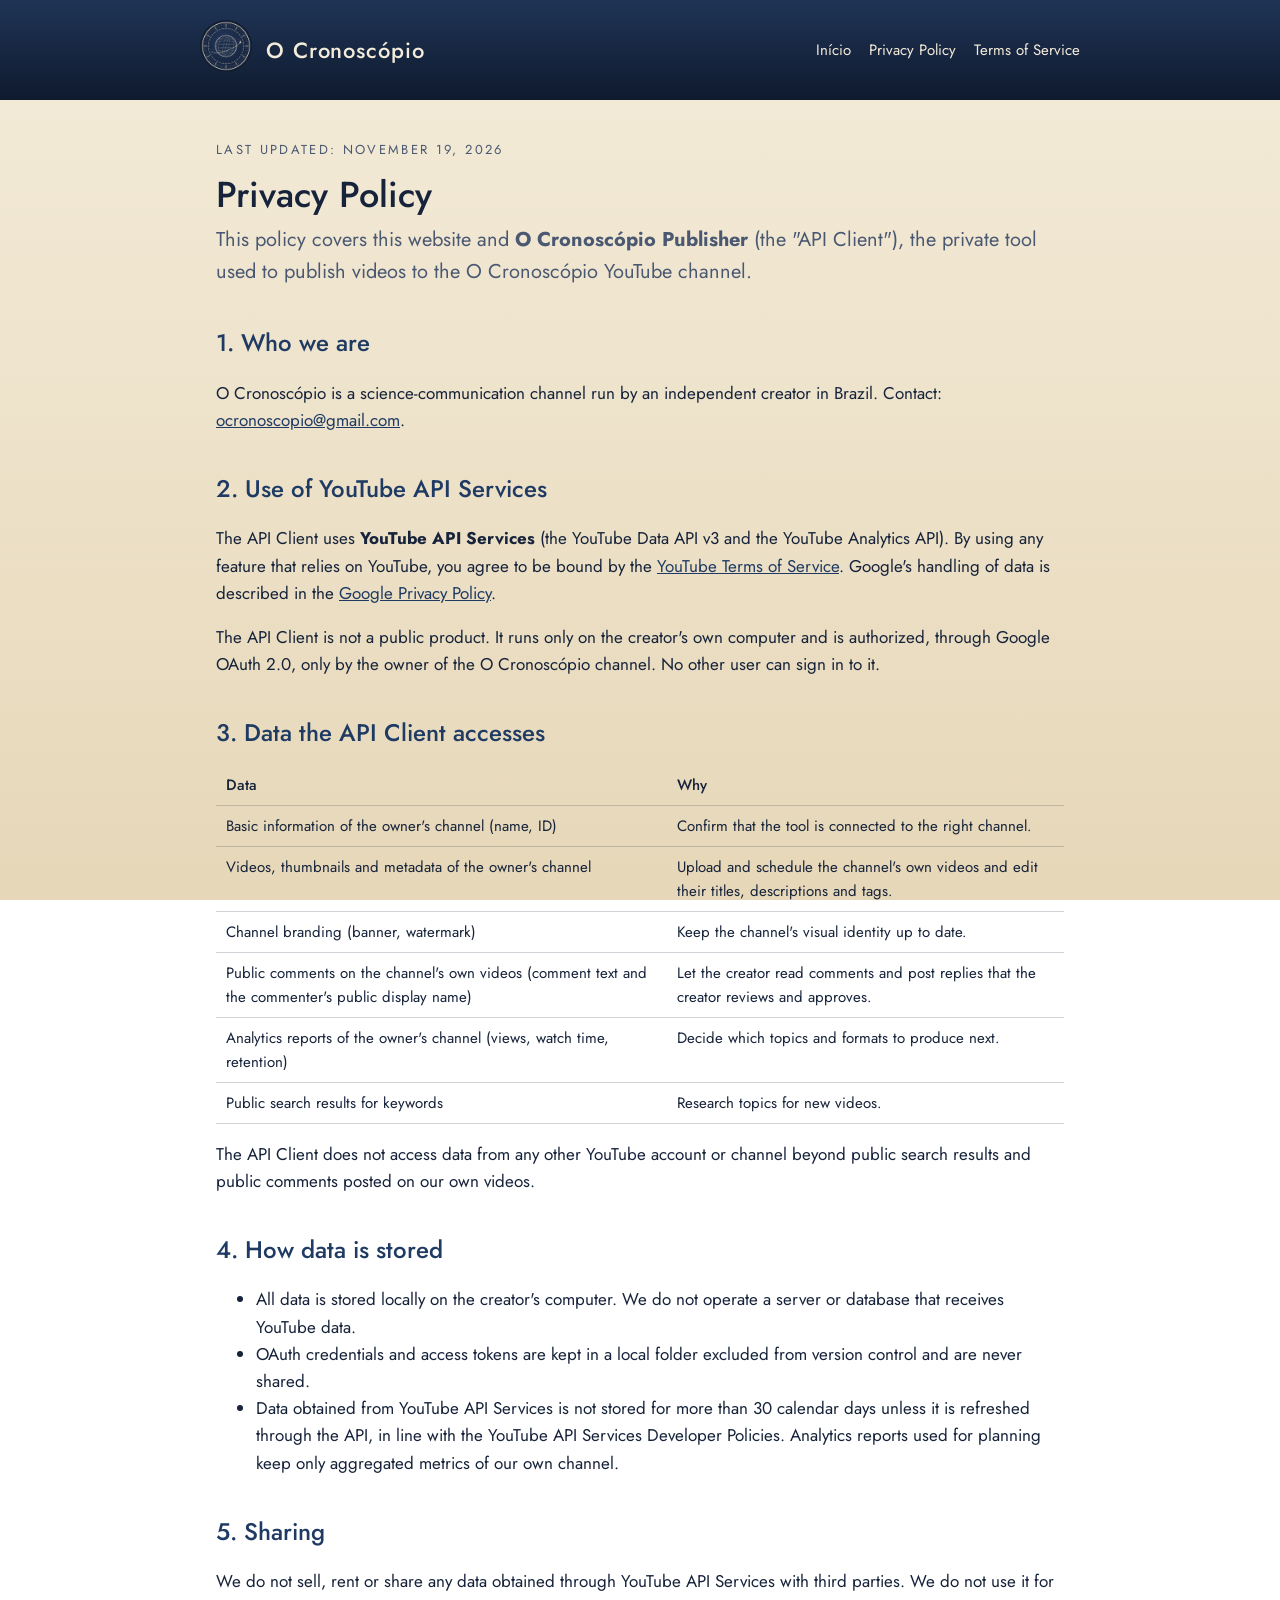
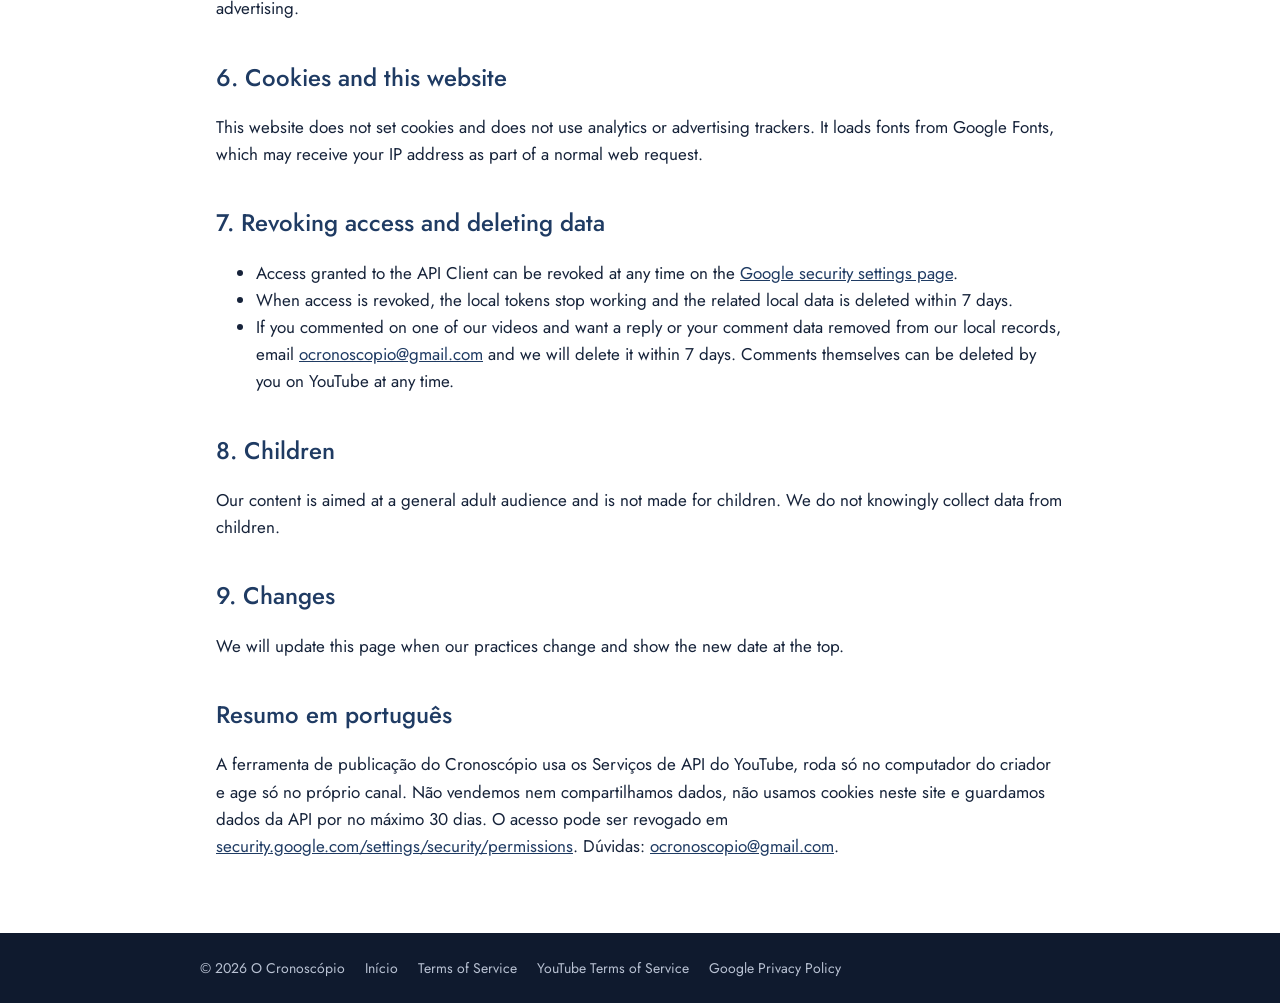
==== privacy.html @ 7d8b3d65 "Site do Cronoscópio com política de privacidade e termos Co-Authored-By: Claude Opus 5.5 <noreply@an" ====
<!doctype html>
<html lang="en">
<head>
  <meta charset="utf-8">
  <meta name="viewport" content="width=device-width, initial-scale=1">
  <title>Privacy Policy</title>
  <meta name="description" content="Privacy Policy of O Cronoscópio and O Cronoscópio Publisher, including use of YouTube API Services.">
  <link rel="icon" href="emblema.png">
  <link rel="stylesheet" href="style.css">
</head>
<body>
  <header>
    <div class="topo">
      <a href="index.html"><img src="emblema.png" alt="O Cronoscópio emblem"></a>
      <a href="index.html" class="marca">O Cronoscópio</a>
      <nav>
        <a href="index.html">Início</a>
        <a href="privacy.html" aria-current="page">Privacy Policy</a>
        <a href="terms.html">Terms of Service</a>
      </nav>
    </div>
  </header>

  <main>
    <p class="rotulo">Last updated: November 19, 2026</p>
    <h1>Privacy Policy</h1>
    <p class="subtitulo">This policy covers this website and <strong>O Cronoscópio Publisher</strong> (the "API Client"), the private tool used to publish videos to the O Cronoscópio YouTube channel.</p>

    <h2>1. Who we are</h2>
    <p>O Cronoscópio is a science-communication channel run by an independent creator in Brazil. Contact: <a href="mailto:ocronoscopio@gmail.com">ocronoscopio@gmail.com</a>.</p>

    <h2>2. Use of YouTube API Services</h2>
    <p>The API Client uses <strong>YouTube API Services</strong> (the YouTube Data API v3 and the YouTube Analytics API). By using any feature that relies on YouTube, you agree to be bound by the <a href="https://www.youtube.com/t/terms">YouTube Terms of Service</a>. Google's handling of data is described in the <a href="https://policies.google.com/privacy">Google Privacy Policy</a>.</p>
    <p>The API Client is not a public product. It runs only on the creator's own computer and is authorized, through Google OAuth 2.0, only by the owner of the O Cronoscópio channel. No other user can sign in to it.</p>

    <h2>3. Data the API Client accesses</h2>
    <table>
      <thead><tr><th>Data</th><th>Why</th></tr></thead>
      <tbody>
        <tr><td>Basic information of the owner's channel (name, ID)</td><td>Confirm that the tool is connected to the right channel.</td></tr>
        <tr><td>Videos, thumbnails and metadata of the owner's channel</td><td>Upload and schedule the channel's own videos and edit their titles, descriptions and tags.</td></tr>
        <tr><td>Channel branding (banner, watermark)</td><td>Keep the channel's visual identity up to date.</td></tr>
        <tr><td>Public comments on the channel's own videos (comment text and the commenter's public display name)</td><td>Let the creator read comments and post replies that the creator reviews and approves.</td></tr>
        <tr><td>Analytics reports of the owner's channel (views, watch time, retention)</td><td>Decide which topics and formats to produce next.</td></tr>
        <tr><td>Public search results for keywords</td><td>Research topics for new videos.</td></tr>
      </tbody>
    </table>
    <p>The API Client does not access data from any other YouTube account or channel beyond public search results and public comments posted on our own videos.</p>

    <h2>4. How data is stored</h2>
    <ul>
      <li>All data is stored locally on the creator's computer. We do not operate a server or database that receives YouTube data.</li>
      <li>OAuth credentials and access tokens are kept in a local folder excluded from version control and are never shared.</li>
      <li>Data obtained from YouTube API Services is not stored for more than 30 calendar days unless it is refreshed through the API, in line with the YouTube API Services Developer Policies. Analytics reports used for planning keep only aggregated metrics of our own channel.</li>
    </ul>

    <h2>5. Sharing</h2>
    <p>We do not sell, rent or share any data obtained through YouTube API Services with third parties. We do not use it for advertising.</p>

    <h2>6. Cookies and this website</h2>
    <p>This website does not set cookies and does not use analytics or advertising trackers. It loads fonts from Google Fonts, which may receive your IP address as part of a normal web request.</p>

    <h2>7. Revoking access and deleting data</h2>
    <ul>
      <li>Access granted to the API Client can be revoked at any time on the <a href="https://security.google.com/settings/security/permissions">Google security settings page</a>.</li>
      <li>When access is revoked, the local tokens stop working and the related local data is deleted within 7 days.</li>
      <li>If you commented on one of our videos and want a reply or your comment data removed from our local records, email <a href="mailto:ocronoscopio@gmail.com">ocronoscopio@gmail.com</a> and we will delete it within 7 days. Comments themselves can be deleted by you on YouTube at any time.</li>
    </ul>

    <h2>8. Children</h2>
    <p>Our content is aimed at a general adult audience and is not made for children. We do not knowingly collect data from children.</p>

    <h2>9. Changes</h2>
    <p>We will update this page when our practices change and show the new date at the top.</p>

    <h2>Resumo em português</h2>
    <p>A ferramenta de publicação do Cronoscópio usa os Serviços de API do YouTube, roda só no computador do criador e age só no próprio canal. Não vendemos nem compartilhamos dados, não usamos cookies neste site e guardamos dados da API por no máximo 30 dias. O acesso pode ser revogado em <a href="https://security.google.com/settings/security/permissions">security.google.com/settings/security/permissions</a>. Dúvidas: <a href="mailto:ocronoscopio@gmail.com">ocronoscopio@gmail.com</a>.</p>
  </main>

  <footer>
    <div class="topo">
      <span>© 2026 O Cronoscópio</span>
      <a href="index.html">Início</a>
      <a href="terms.html">Terms of Service</a>
      <a href="https://www.youtube.com/t/terms">YouTube Terms of Service</a>
      <a href="https://policies.google.com/privacy">Google Privacy Policy</a>
    </div>
  </footer>
</body>
</html>
---- style.css ----
@import url('https://fonts.googleapis.com/css2?family=Jost:wght@400;500;600&display=swap');

:root {
  --pergaminho: #F4ECDA;
  --pergaminho-2: #E6D7B8;
  --marinho: #16233A;
  --marinho-destaque: #1F3B63;
  --marinho-fundo: #1F3456;
  --marinho-fundo-2: #0F1A2E;
  --cinza: #B9C2D3;
  --texto-suave: #4A5872;
}

* { box-sizing: border-box; }

body {
  margin: 0;
  font-family: 'Jost', 'Futura', system-ui, sans-serif;
  color: var(--marinho);
  background: linear-gradient(180deg, var(--pergaminho), var(--pergaminho-2)) fixed;
  line-height: 1.6;
  font-size: 17px;
}

header {
  background: linear-gradient(180deg, var(--marinho-fundo), var(--marinho-fundo-2));
  color: var(--pergaminho);
  padding: 20px 16px;
}

.topo {
  max-width: 880px;
  margin: 0 auto;
  display: flex;
  align-items: center;
  gap: 14px;
}

.topo img { width: 52px; height: 52px; border-radius: 50%; }
.topo a { color: inherit; text-decoration: none; }
.marca { font-weight: 500; font-size: 22px; letter-spacing: 0.04em; }

nav { margin-left: auto; display: flex; gap: 18px; font-size: 15px; flex-wrap: wrap; }
nav a { color: var(--cinza); text-decoration: none; }
nav a:hover, nav a[aria-current] { color: var(--pergaminho); }

main { max-width: 880px; margin: 0 auto; padding: 40px 16px 56px; }

h1 { font-weight: 500; font-size: 36px; line-height: 1.2; margin: 0 0 8px; }
h2 { font-weight: 500; font-size: 24px; margin: 36px 0 8px; color: var(--marinho-destaque); }
h3 { font-weight: 500; font-size: 19px; margin: 24px 0 6px; }

.rotulo {
  text-transform: uppercase;
  letter-spacing: 0.18em;
  font-size: 13px;
  color: var(--texto-suave);
  margin: 0 0 12px;
}

.subtitulo { font-size: 20px; color: var(--texto-suave); margin: 0 0 28px; }

a { color: var(--marinho-destaque); }

.editorias {
  display: grid;
  grid-template-columns: repeat(auto-fit, minmax(180px, 1fr));
  gap: 12px;
  margin: 24px 0;
  padding: 0;
  list-style: none;
}

.editorias li {
  border: 1px solid rgba(22, 35, 58, 0.25);
  border-radius: 10px;
  padding: 14px 16px;
  background: rgba(255, 255, 255, 0.35);
}

.editorias strong { display: block; font-weight: 500; }

.youtube {
  display: inline-flex;
  align-items: center;
  gap: 10px;
  background: var(--marinho);
  color: var(--pergaminho);
  padding: 12px 20px;
  border-radius: 999px;
  text-decoration: none;
  font-weight: 500;
}

.youtube svg { width: 26px; height: 18px; }

.aviso {
  border-left: 4px solid var(--marinho-destaque);
  background: rgba(255, 255, 255, 0.4);
  padding: 14px 18px;
  border-radius: 0 10px 10px 0;
  margin: 24px 0;
}

table { border-collapse: collapse; width: 100%; margin: 12px 0; font-size: 15px; }
th, td { text-align: left; padding: 8px 10px; border-bottom: 1px solid rgba(22, 35, 58, 0.2); vertical-align: top; }
th { font-weight: 500; }

footer {
  background: var(--marinho-fundo-2);
  color: var(--cinza);
  font-size: 14px;
  padding: 24px 16px;
}

footer .topo { flex-wrap: wrap; gap: 8px 20px; }
footer a { color: var(--pergaminho); }

@media (max-width: 600px) {
  h1 { font-size: 28px; }
  nav { margin-left: 0; width: 100%; }
  .topo { flex-wrap: wrap; }
}
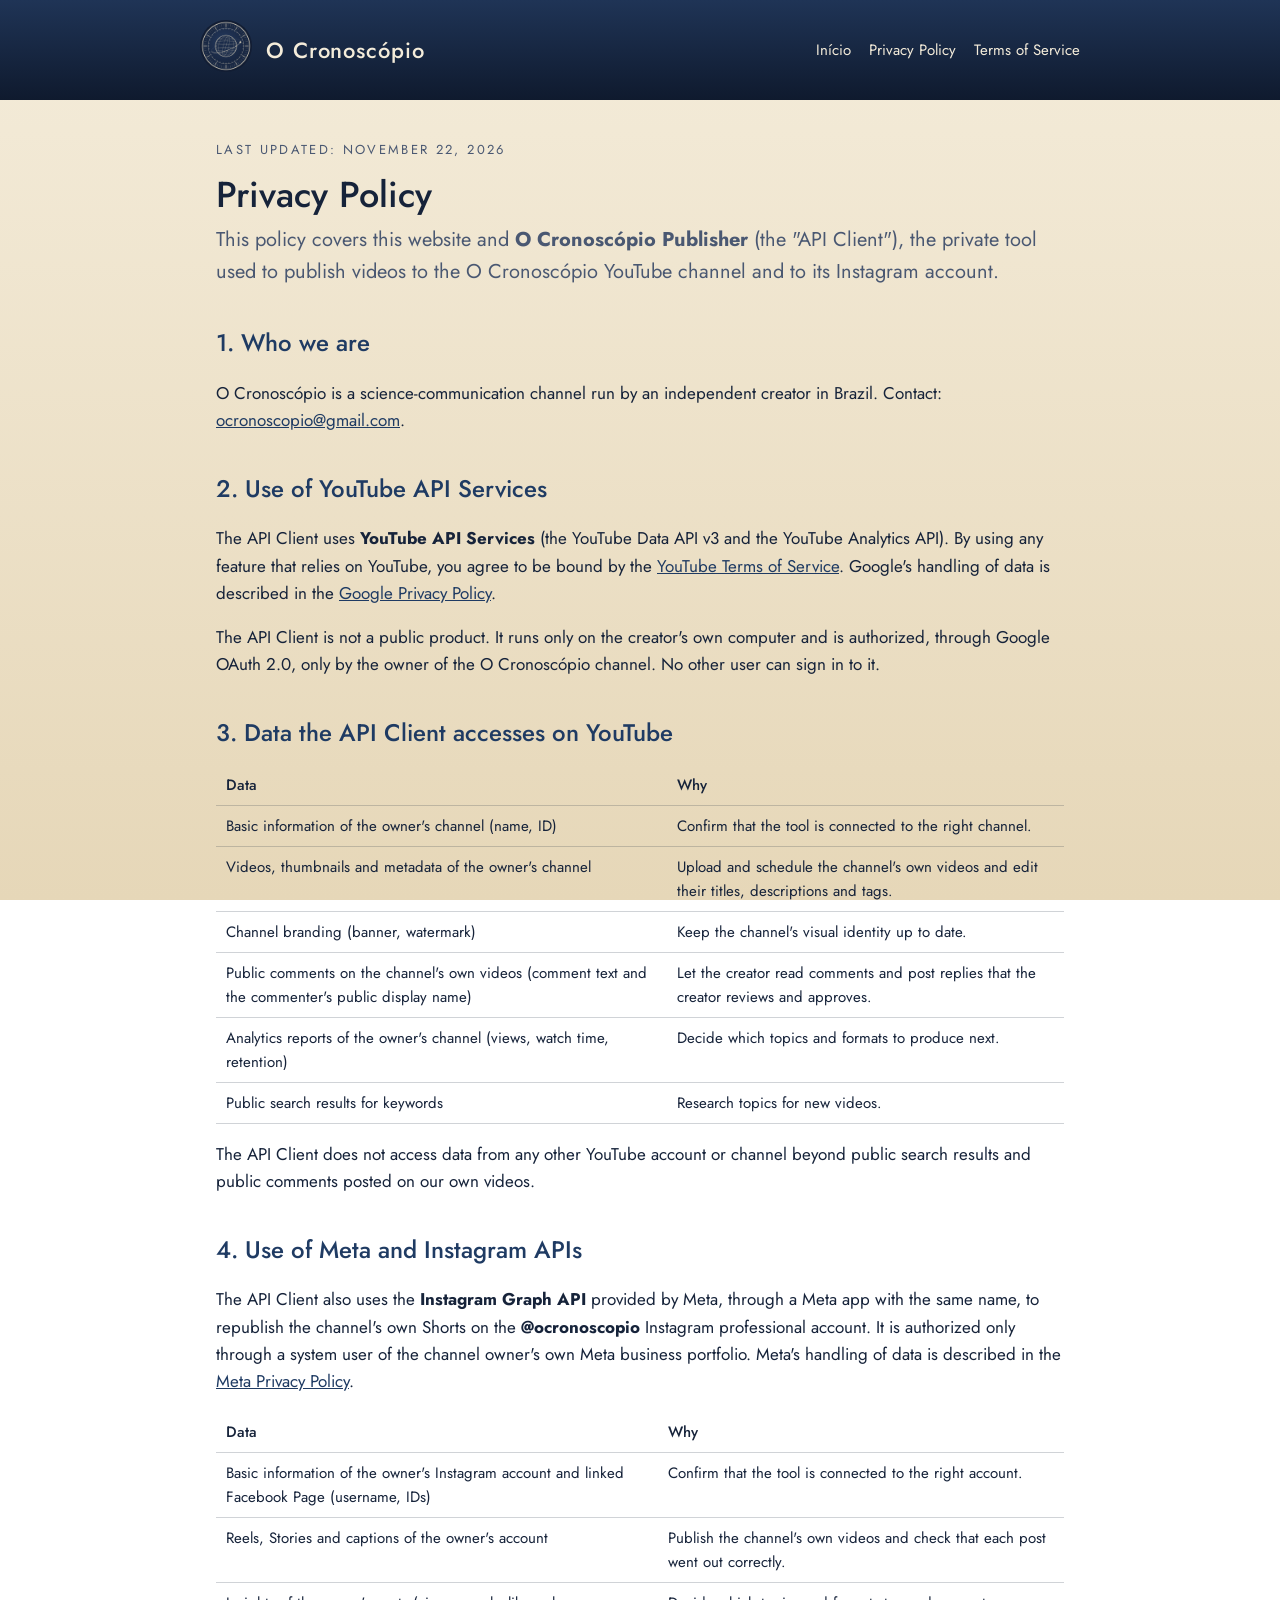
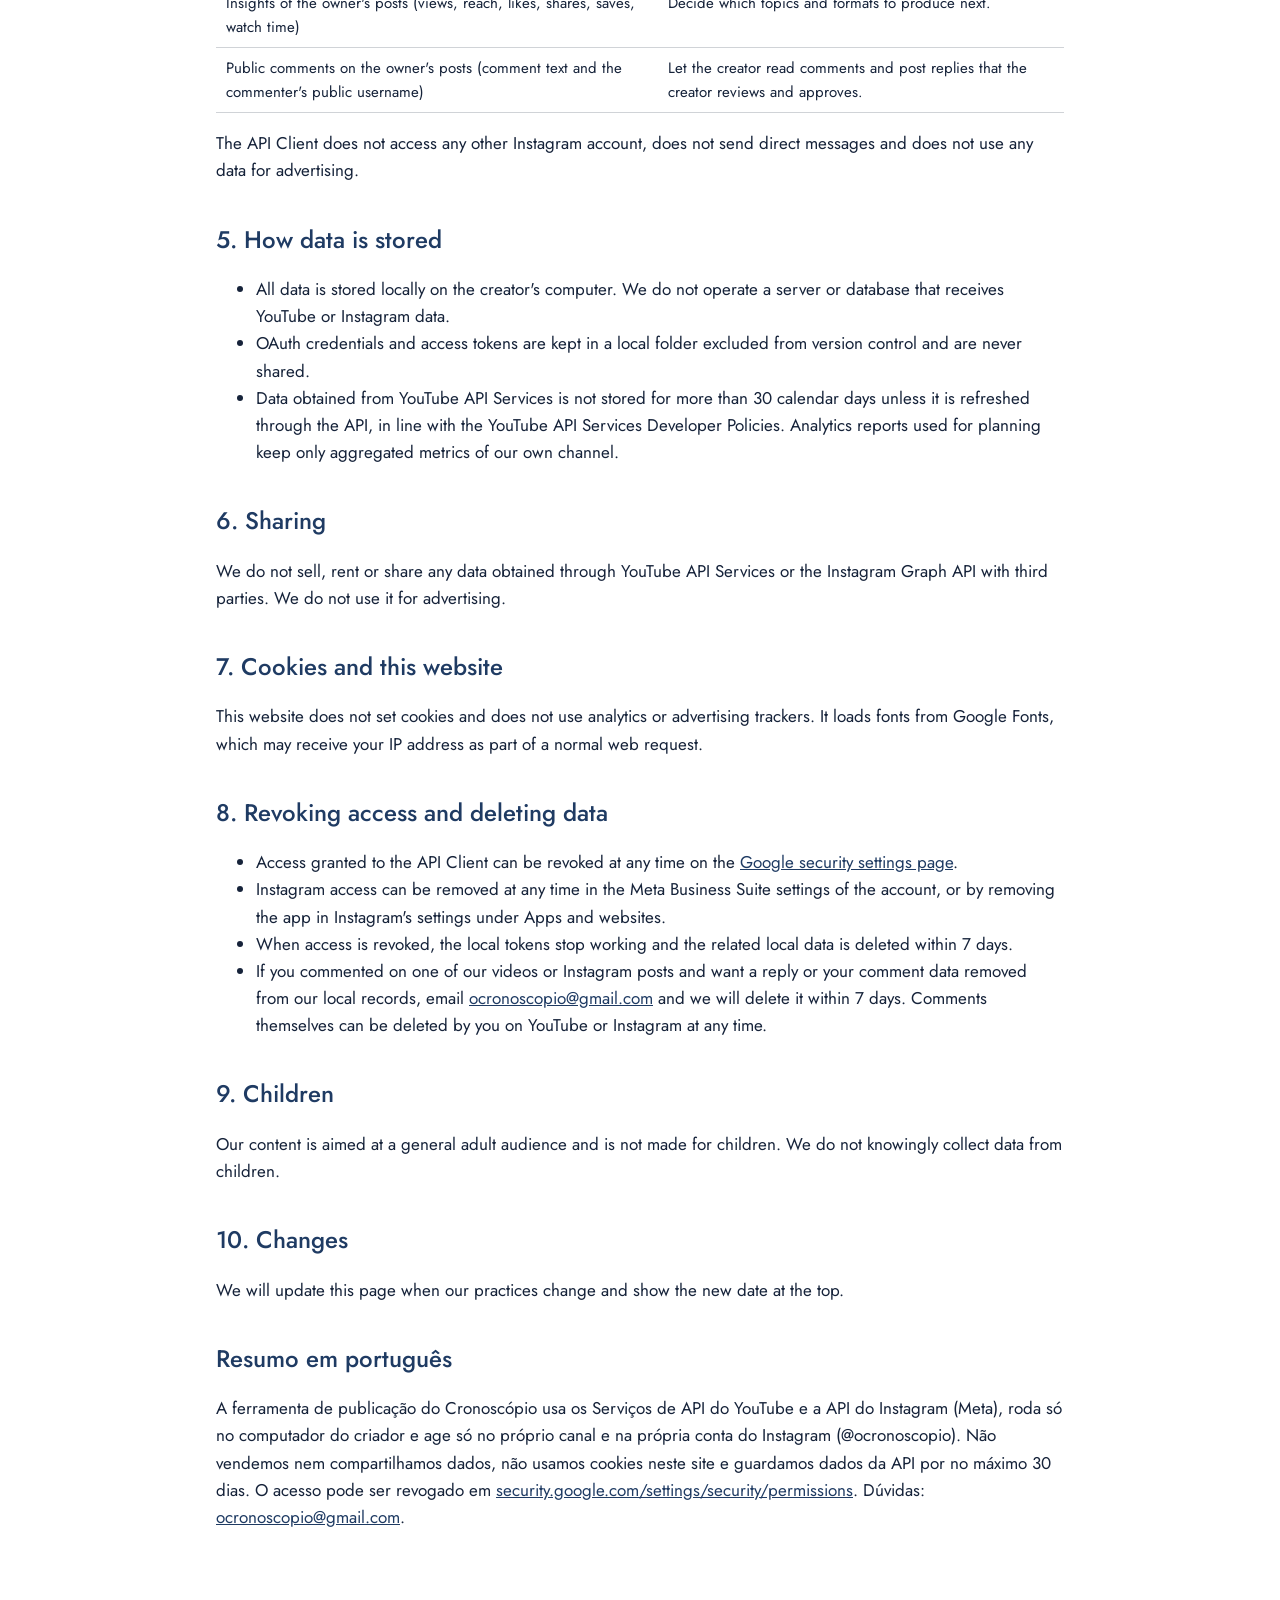
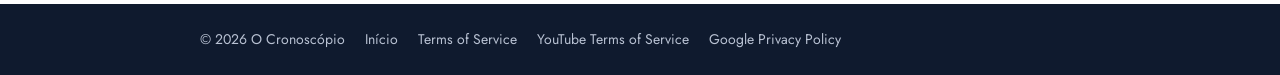
==== commit a66b5a03: "Inclui o Instagram na política de privacidade A Meta exige a URL da política para ativar o app O Cro" ====
--- a/privacy.html
+++ b/privacy.html
@@ -22,9 +22,9 @@
   </header>
 
   <main>
-    <p class="rotulo">Last updated: November 19, 2026</p>
+    <p class="rotulo">Last updated: November 22, 2026</p>
     <h1>Privacy Policy</h1>
-    <p class="subtitulo">This policy covers this website and <strong>O Cronoscópio Publisher</strong> (the "API Client"), the private tool used to publish videos to the O Cronoscópio YouTube channel.</p>
+    <p class="subtitulo">This policy covers this website and <strong>O Cronoscópio Publisher</strong> (the "API Client"), the private tool used to publish videos to the O Cronoscópio YouTube channel and to its Instagram account.</p>
 
     <h2>1. Who we are</h2>
     <p>O Cronoscópio is a science-communication channel run by an independent creator in Brazil. Contact: <a href="mailto:ocronoscopio@gmail.com">ocronoscopio@gmail.com</a>.</p>
@@ -33,7 +33,7 @@
     <p>The API Client uses <strong>YouTube API Services</strong> (the YouTube Data API v3 and the YouTube Analytics API). By using any feature that relies on YouTube, you agree to be bound by the <a href="https://www.youtube.com/t/terms">YouTube Terms of Service</a>. Google's handling of data is described in the <a href="https://policies.google.com/privacy">Google Privacy Policy</a>.</p>
     <p>The API Client is not a public product. It runs only on the creator's own computer and is authorized, through Google OAuth 2.0, only by the owner of the O Cronoscópio channel. No other user can sign in to it.</p>
 
-    <h2>3. Data the API Client accesses</h2>
+    <h2>3. Data the API Client accesses on YouTube</h2>
     <table>
       <thead><tr><th>Data</th><th>Why</th></tr></thead>
       <tbody>
@@ -47,34 +47,48 @@
     </table>
     <p>The API Client does not access data from any other YouTube account or channel beyond public search results and public comments posted on our own videos.</p>
 
-    <h2>4. How data is stored</h2>
+    <h2>4. Use of Meta and Instagram APIs</h2>
+    <p>The API Client also uses the <strong>Instagram Graph API</strong> provided by Meta, through a Meta app with the same name, to republish the channel's own Shorts on the <strong>@ocronoscopio</strong> Instagram professional account. It is authorized only through a system user of the channel owner's own Meta business portfolio. Meta's handling of data is described in the <a href="https://www.facebook.com/privacy/policy/">Meta Privacy Policy</a>.</p>
+    <table>
+      <thead><tr><th>Data</th><th>Why</th></tr></thead>
+      <tbody>
+        <tr><td>Basic information of the owner's Instagram account and linked Facebook Page (username, IDs)</td><td>Confirm that the tool is connected to the right account.</td></tr>
+        <tr><td>Reels, Stories and captions of the owner's account</td><td>Publish the channel's own videos and check that each post went out correctly.</td></tr>
+        <tr><td>Insights of the owner's posts (views, reach, likes, shares, saves, watch time)</td><td>Decide which topics and formats to produce next.</td></tr>
+        <tr><td>Public comments on the owner's posts (comment text and the commenter's public username)</td><td>Let the creator read comments and post replies that the creator reviews and approves.</td></tr>
+      </tbody>
+    </table>
+    <p>The API Client does not access any other Instagram account, does not send direct messages and does not use any data for advertising.</p>
+
+    <h2>5. How data is stored</h2>
     <ul>
-      <li>All data is stored locally on the creator's computer. We do not operate a server or database that receives YouTube data.</li>
+      <li>All data is stored locally on the creator's computer. We do not operate a server or database that receives YouTube or Instagram data.</li>
       <li>OAuth credentials and access tokens are kept in a local folder excluded from version control and are never shared.</li>
       <li>Data obtained from YouTube API Services is not stored for more than 30 calendar days unless it is refreshed through the API, in line with the YouTube API Services Developer Policies. Analytics reports used for planning keep only aggregated metrics of our own channel.</li>
     </ul>
 
-    <h2>5. Sharing</h2>
-    <p>We do not sell, rent or share any data obtained through YouTube API Services with third parties. We do not use it for advertising.</p>
+    <h2>6. Sharing</h2>
+    <p>We do not sell, rent or share any data obtained through YouTube API Services or the Instagram Graph API with third parties. We do not use it for advertising.</p>
 
-    <h2>6. Cookies and this website</h2>
+    <h2>7. Cookies and this website</h2>
     <p>This website does not set cookies and does not use analytics or advertising trackers. It loads fonts from Google Fonts, which may receive your IP address as part of a normal web request.</p>
 
-    <h2>7. Revoking access and deleting data</h2>
+    <h2>8. Revoking access and deleting data</h2>
     <ul>
       <li>Access granted to the API Client can be revoked at any time on the <a href="https://security.google.com/settings/security/permissions">Google security settings page</a>.</li>
+      <li>Instagram access can be removed at any time in the Meta Business Suite settings of the account, or by removing the app in Instagram's settings under Apps and websites.</li>
       <li>When access is revoked, the local tokens stop working and the related local data is deleted within 7 days.</li>
-      <li>If you commented on one of our videos and want a reply or your comment data removed from our local records, email <a href="mailto:ocronoscopio@gmail.com">ocronoscopio@gmail.com</a> and we will delete it within 7 days. Comments themselves can be deleted by you on YouTube at any time.</li>
+      <li>If you commented on one of our videos or Instagram posts and want a reply or your comment data removed from our local records, email <a href="mailto:ocronoscopio@gmail.com">ocronoscopio@gmail.com</a> and we will delete it within 7 days. Comments themselves can be deleted by you on YouTube or Instagram at any time.</li>
     </ul>
 
-    <h2>8. Children</h2>
+    <h2>9. Children</h2>
     <p>Our content is aimed at a general adult audience and is not made for children. We do not knowingly collect data from children.</p>
 
-    <h2>9. Changes</h2>
+    <h2>10. Changes</h2>
     <p>We will update this page when our practices change and show the new date at the top.</p>
 
     <h2>Resumo em português</h2>
-    <p>A ferramenta de publicação do Cronoscópio usa os Serviços de API do YouTube, roda só no computador do criador e age só no próprio canal. Não vendemos nem compartilhamos dados, não usamos cookies neste site e guardamos dados da API por no máximo 30 dias. O acesso pode ser revogado em <a href="https://security.google.com/settings/security/permissions">security.google.com/settings/security/permissions</a>. Dúvidas: <a href="mailto:ocronoscopio@gmail.com">ocronoscopio@gmail.com</a>.</p>
+    <p>A ferramenta de publicação do Cronoscópio usa os Serviços de API do YouTube e a API do Instagram (Meta), roda só no computador do criador e age só no próprio canal e na própria conta do Instagram (@ocronoscopio). Não vendemos nem compartilhamos dados, não usamos cookies neste site e guardamos dados da API por no máximo 30 dias. O acesso pode ser revogado em <a href="https://security.google.com/settings/security/permissions">security.google.com/settings/security/permissions</a>. Dúvidas: <a href="mailto:ocronoscopio@gmail.com">ocronoscopio@gmail.com</a>.</p>
   </main>
 
   <footer>
